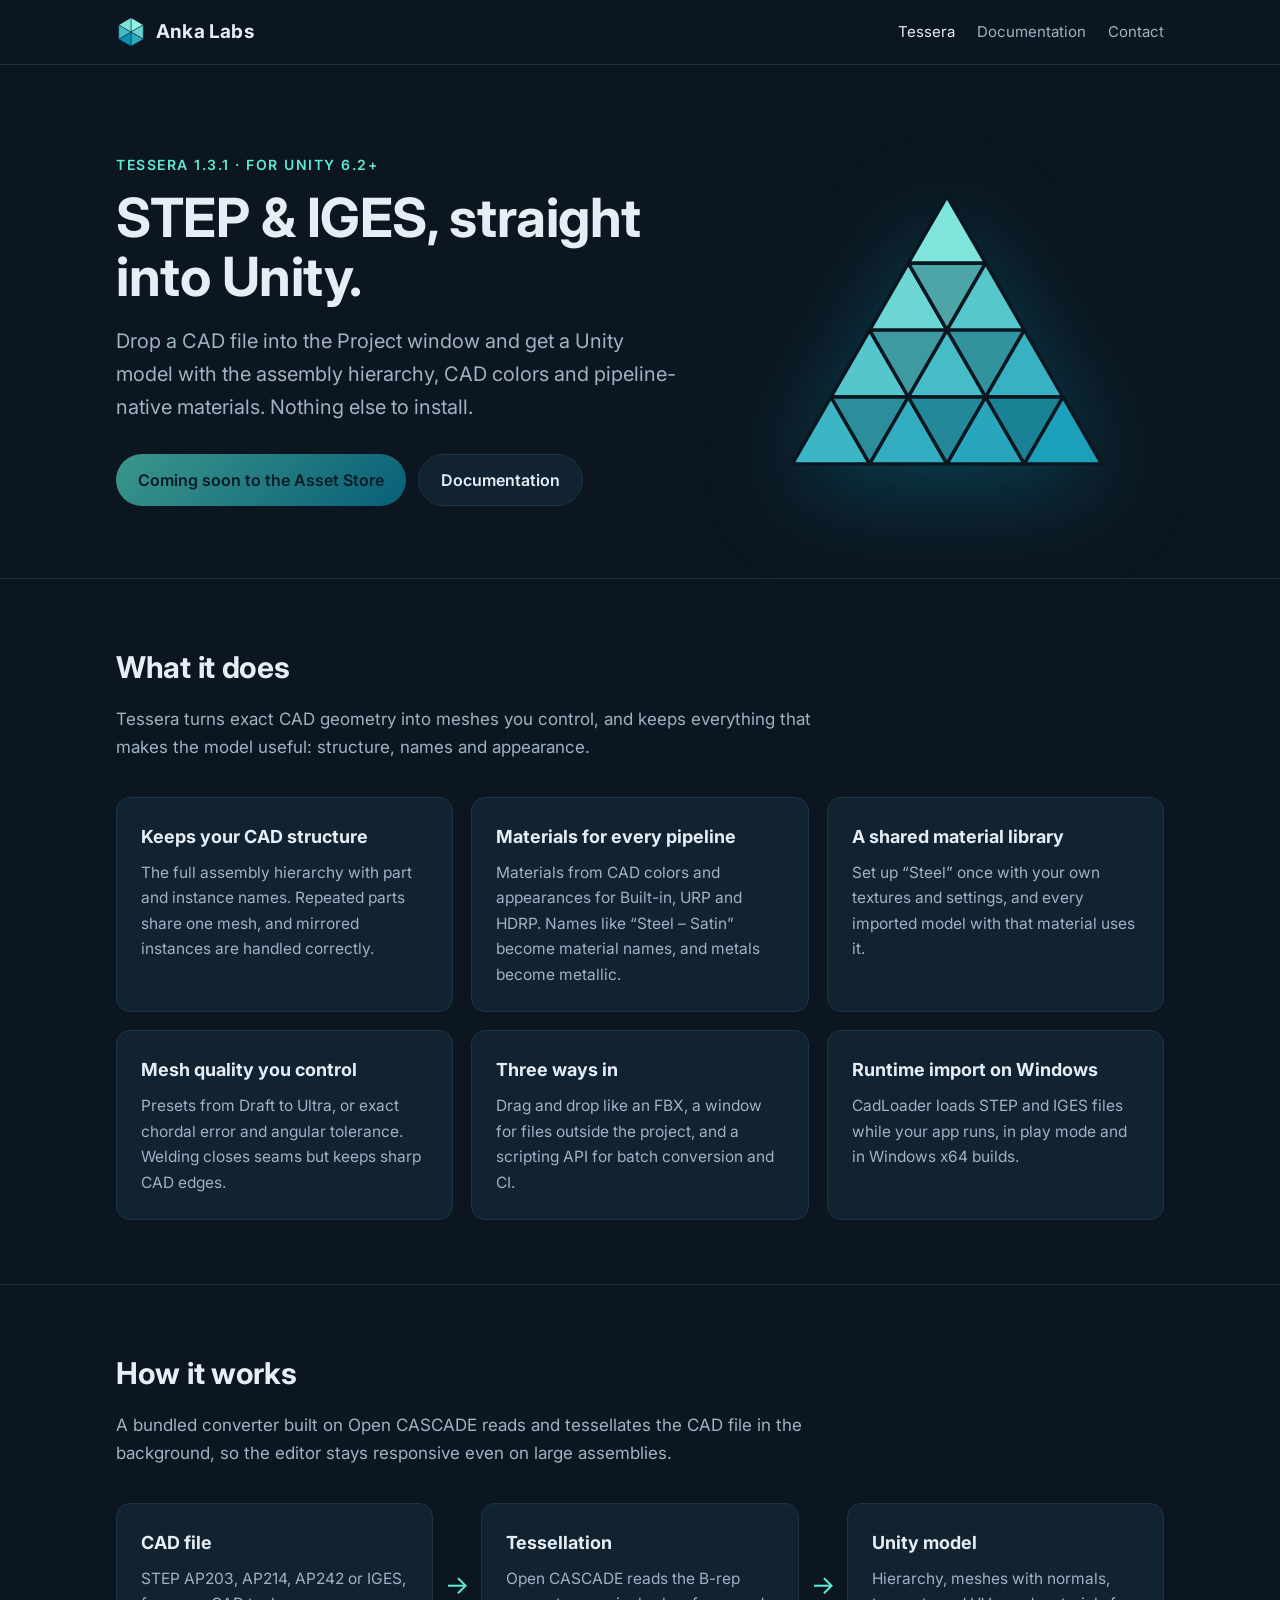
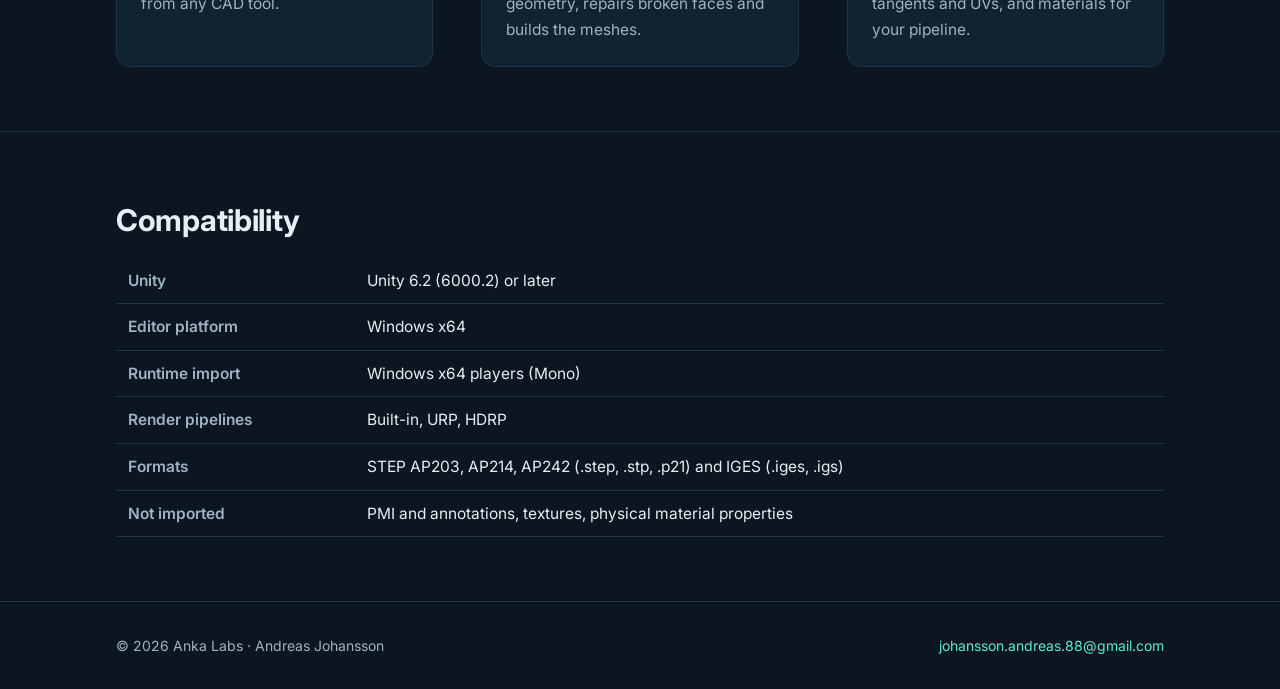
==== tessera/index.html @ e17cbdbe "Anka Labs website with Tessera product page and documentation" ====
<!doctype html>
<html lang="en">
<head>
<meta charset="utf-8">
<meta name="viewport" content="width=device-width, initial-scale=1">
<title>Tessera – STEP &amp; IGES CAD Importer for Unity</title>
<meta name="description" content="Import STEP and IGES CAD files into Unity with assembly hierarchy, CAD colors and URP/HDRP/Built-in materials.">
<link rel="icon" href="../img/ankalabs-mark.svg" type="image/svg+xml">
<link rel="preconnect" href="https://fonts.googleapis.com">
<link href="https://fonts.googleapis.com/css2?family=Inter:wght@400;600;700&family=JetBrains+Mono&display=swap" rel="stylesheet">
<link rel="stylesheet" href="../style.css">
</head>
<body>
<header class="site-header"><div class="wrap">
  <a class="brand" href="../"><img src="../img/ankalabs-mark.svg" alt="">Anka Labs</a>
  <nav class="nav"><a href='../tessera/' class=active>Tessera</a><a href='../tessera/docs/'>Documentation</a><a href='../#contact'>Contact</a></nav>
</div></header>

<div class="hero"><div class="wrap">
  <div>
    <div class="eyebrow">Tessera 1.3.1 · for Unity 6.2+</div>
    <h1>STEP &amp; IGES, straight into Unity.</h1>
    <p class="lead">Drop a CAD file into the Project window and get a Unity model with the assembly hierarchy,
      CAD colors and pipeline-native materials. Nothing else to install.</p>
    <div class="buttons"><span class='button primary disabled'>Coming soon to the Asset Store</span><a class="button" href="docs/">Documentation</a></div>
  </div>
  <div class="art"><img src="../img/tessera-mark.svg" alt="Tessera"></div>
</div></div>

<section><div class="wrap">
  <h2>What it does</h2>
  <p class="intro">Tessera turns exact CAD geometry into meshes you control, and keeps everything that makes the model
    useful: structure, names and appearance.</p>
  <div class="grid"><div class='card'><h3>Keeps your CAD structure</h3><p>The full assembly hierarchy with part and instance names. Repeated parts share one mesh, and mirrored instances are handled correctly.</p></div><div class='card'><h3>Materials for every pipeline</h3><p>Materials from CAD colors and appearances for Built-in, URP and HDRP. Names like “Steel – Satin” become material names, and metals become metallic.</p></div><div class='card'><h3>A shared material library</h3><p>Set up “Steel” once with your own textures and settings, and every imported model with that material uses it.</p></div><div class='card'><h3>Mesh quality you control</h3><p>Presets from Draft to Ultra, or exact chordal error and angular tolerance. Welding closes seams but keeps sharp CAD edges.</p></div><div class='card'><h3>Three ways in</h3><p>Drag and drop like an FBX, a window for files outside the project, and a scripting API for batch conversion and CI.</p></div><div class='card'><h3>Runtime import on Windows</h3><p>CadLoader loads STEP and IGES files while your app runs, in play mode and in Windows x64 builds.</p></div></div>
</div></section>

<section><div class="wrap">
  <h2>How it works</h2>
  <p class="intro">A bundled converter built on Open CASCADE reads and tessellates the CAD file in the background, so
    the editor stays responsive even on large assemblies.</p>
  <div class="flow">
    <div class="card step"><h3>CAD file</h3><p>STEP AP203, AP214, AP242 or IGES, from any CAD tool.</p></div>
    <div class="arrow">→</div>
    <div class="card step"><h3>Tessellation</h3><p>Open CASCADE reads the B-rep geometry, repairs broken faces and builds the meshes.</p></div>
    <div class="arrow">→</div>
    <div class="card step"><h3>Unity model</h3><p>Hierarchy, meshes with normals, tangents and UVs, and materials for your pipeline.</p></div>
  </div>
</div></section>

<section><div class="wrap">
  <h2>Compatibility</h2>
  <table>
    <tr><th>Unity</th><td>Unity 6.2 (6000.2) or later</td></tr>
    <tr><th>Editor platform</th><td>Windows x64</td></tr>
    <tr><th>Runtime import</th><td>Windows x64 players (Mono)</td></tr>
    <tr><th>Render pipelines</th><td>Built-in, URP, HDRP</td></tr>
    <tr><th>Formats</th><td>STEP AP203, AP214, AP242 (.step, .stp, .p21) and IGES (.iges, .igs)</td></tr>
    <tr><th>Not imported</th><td>PMI and annotations, textures, physical material properties</td></tr>
  </table>
</div></section>

<footer class="site-footer"><div class="wrap">
  <span>© 2026 Anka Labs · Andreas Johansson</span>
  <span><a href="mailto:johansson.andreas.88@gmail.com">johansson.andreas.88@gmail.com</a></span>
</div></footer>
</body>
</html>
---- style.css ----
:root {
  --bg: #0b1620;
  --bg-raised: #112230;
  --bg-code: #0e1c28;
  --line: #1f3446;
  --text: #e6eef5;
  --muted: #9fb3c4;
  --accent: #5eead4;
  --accent-deep: #0891b2;
  --radius: 14px;
  --max: 1080px;
  font-family: "Inter", system-ui, -apple-system, "Segoe UI", sans-serif;
  color-scheme: dark;
}

* { box-sizing: border-box; }

body {
  margin: 0;
  background: var(--bg);
  color: var(--text);
  font-size: 17px;
  line-height: 1.65;
}

a { color: var(--accent); text-decoration: none; }
a:hover { text-decoration: underline; }

.wrap { max-width: var(--max); margin: 0 auto; padding: 0 16px; }

/* Header */
.site-header { border-bottom: 1px solid var(--line); }
.site-header .wrap { display: flex; align-items: center; justify-content: space-between; height: 64px; gap: 16px; }
.brand { display: flex; align-items: center; gap: 10px; color: var(--text); font-weight: 700; font-size: 19px; letter-spacing: 0.2px; }
.brand:hover { text-decoration: none; }
.brand img { width: 30px; height: 30px; }
.nav { display: flex; gap: 22px; font-size: 15px; }
.nav a { color: var(--muted); }
.nav a:hover, .nav a.active { color: var(--text); text-decoration: none; }

/* Hero */
.hero { padding: 88px 0 72px; }
.hero .wrap { display: grid; grid-template-columns: minmax(0, 1.3fr) minmax(0, 1fr); gap: 48px; align-items: center; }
.hero h1 { font-size: clamp(34px, 5vw, 54px); line-height: 1.1; margin: 0 0 18px; letter-spacing: -0.5px; }
.hero p.lead { font-size: 20px; color: var(--muted); margin: 0 0 30px; max-width: 34em; }
.hero .art { display: flex; justify-content: center; }
.hero .art img { width: min(320px, 70vw); filter: drop-shadow(0 20px 50px rgba(8, 145, 178, 0.35)); }
.eyebrow { color: var(--accent); font-weight: 600; font-size: 14px; letter-spacing: 1.5px; text-transform: uppercase; margin-bottom: 12px; }

.buttons { display: flex; flex-wrap: wrap; gap: 12px; }
.button {
  display: inline-flex; align-items: center; gap: 8px;
  padding: 12px 22px; border-radius: 999px; font-weight: 600; font-size: 16px;
  border: 1px solid var(--line); color: var(--text); background: var(--bg-raised);
}
.button:hover { text-decoration: none; border-color: var(--accent); }
.button.primary { background: linear-gradient(135deg, var(--accent), var(--accent-deep)); color: #04202a; border: none; }
.button.disabled { opacity: 0.6; pointer-events: none; }

/* Sections */
section { padding: 64px 0; border-top: 1px solid var(--line); }
section h2 { font-size: 30px; margin: 0 0 12px; letter-spacing: -0.3px; }
section p.intro { color: var(--muted); margin: 0 0 36px; max-width: 42em; }

.grid { display: grid; grid-template-columns: repeat(3, 1fr); gap: 18px; }
.card { background: var(--bg-raised); border: 1px solid var(--line); border-radius: var(--radius); padding: 24px; }
.card h3 { margin: 0 0 8px; font-size: 18px; }
.card p, .card ul { margin: 0; color: var(--muted); font-size: 15.5px; }
.card ul { padding-left: 18px; }

.product { display: grid; grid-template-columns: 120px 1fr; gap: 28px; align-items: center; padding: 32px; }
.product img { width: 120px; }
.product h3 { font-size: 24px; margin: 0 0 6px; }
.product p { margin: 0 0 18px; }

.flow { display: flex; align-items: stretch; gap: 12px; flex-wrap: wrap; }
.flow .step { flex: 1 1 180px; }
.flow .arrow { align-self: center; color: var(--accent); font-size: 26px; }

table { width: 100%; border-collapse: collapse; font-size: 15.5px; }
th, td { text-align: left; padding: 10px 12px; border-bottom: 1px solid var(--line); vertical-align: top; }
th { color: var(--muted); font-weight: 600; }

/* Documentation */
.doc { display: grid; grid-template-columns: 220px minmax(0, 1fr); gap: 48px; padding: 48px 0 80px; }
.doc nav { position: sticky; top: 24px; align-self: start; font-size: 15px; }
.doc nav a { display: block; color: var(--muted); padding: 4px 0; }
.doc nav a:hover { color: var(--text); text-decoration: none; }
.doc nav .group { color: var(--text); font-weight: 600; margin: 18px 0 6px; }
.doc article { min-width: 0; }
.doc article h1 { font-size: 36px; margin-top: 0; }
.doc article h2 { margin-top: 44px; padding-top: 12px; border-top: 1px solid var(--line); }
.doc article pre { background: var(--bg-code); border: 1px solid var(--line); border-radius: 10px; padding: 16px; overflow-x: auto; font-size: 14px; }
.doc article code { font-family: "JetBrains Mono", Consolas, monospace; font-size: 0.9em; }
.doc article :not(pre) > code { background: var(--bg-code); padding: 2px 6px; border-radius: 5px; }
.doc article table { margin: 16px 0; }

/* Footer */
.site-footer { border-top: 1px solid var(--line); padding: 32px 0; color: var(--muted); font-size: 14px; }
.site-footer .wrap { display: flex; justify-content: space-between; flex-wrap: wrap; gap: 12px; }

@media (max-width: 820px) {
  .hero { padding: 56px 0 48px; }
  .hero .wrap { grid-template-columns: 1fr; }
  .hero .art { order: -1; }
  .hero .art img { width: 180px; }
  .grid { grid-template-columns: 1fr; }
  .product { grid-template-columns: 1fr; text-align: left; }
  .product img { width: 84px; }
  .doc { grid-template-columns: 1fr; gap: 24px; }
  .doc nav { position: static; }
  .site-header .wrap { height: auto; padding-top: 14px; padding-bottom: 14px; flex-wrap: wrap; }
  .nav { gap: 16px; flex-wrap: wrap; }
  .hero h1 { overflow-wrap: anywhere; }
  .flow .arrow { transform: rotate(90deg); margin: 0 auto; }
}
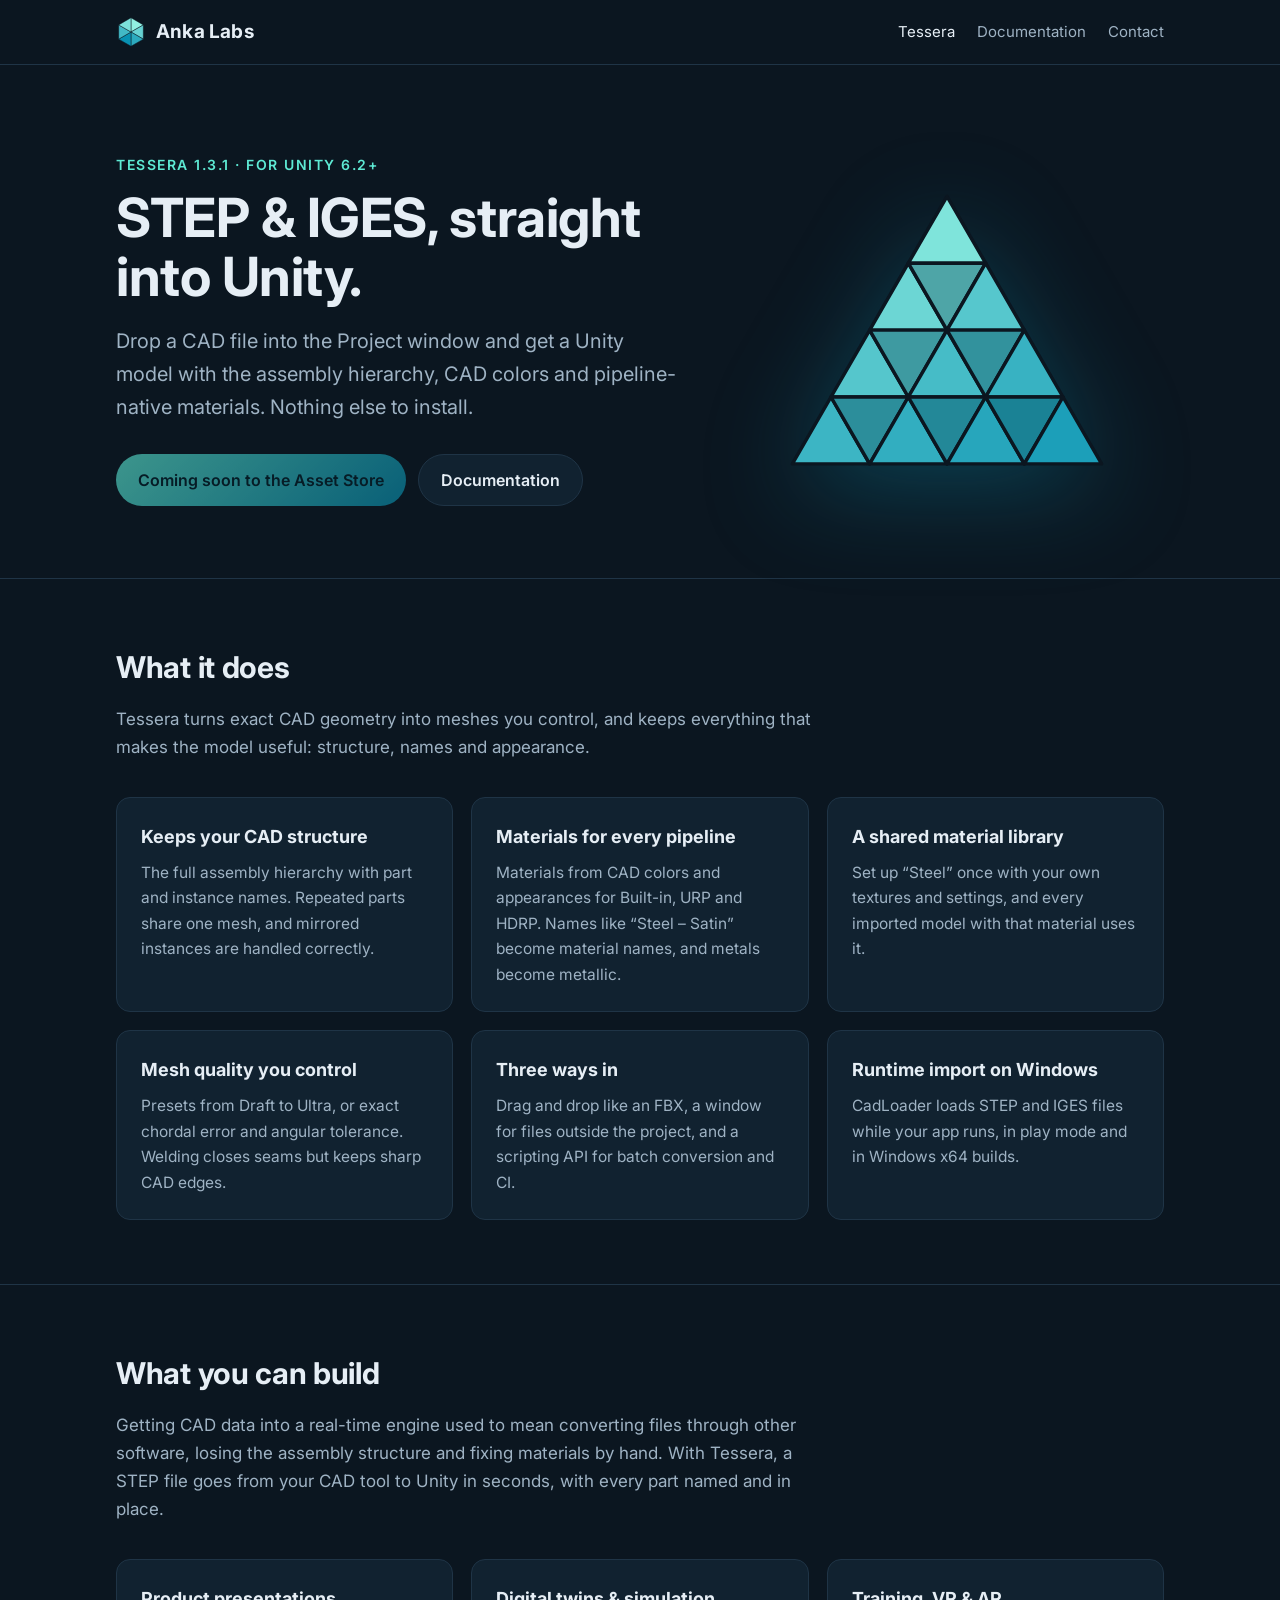
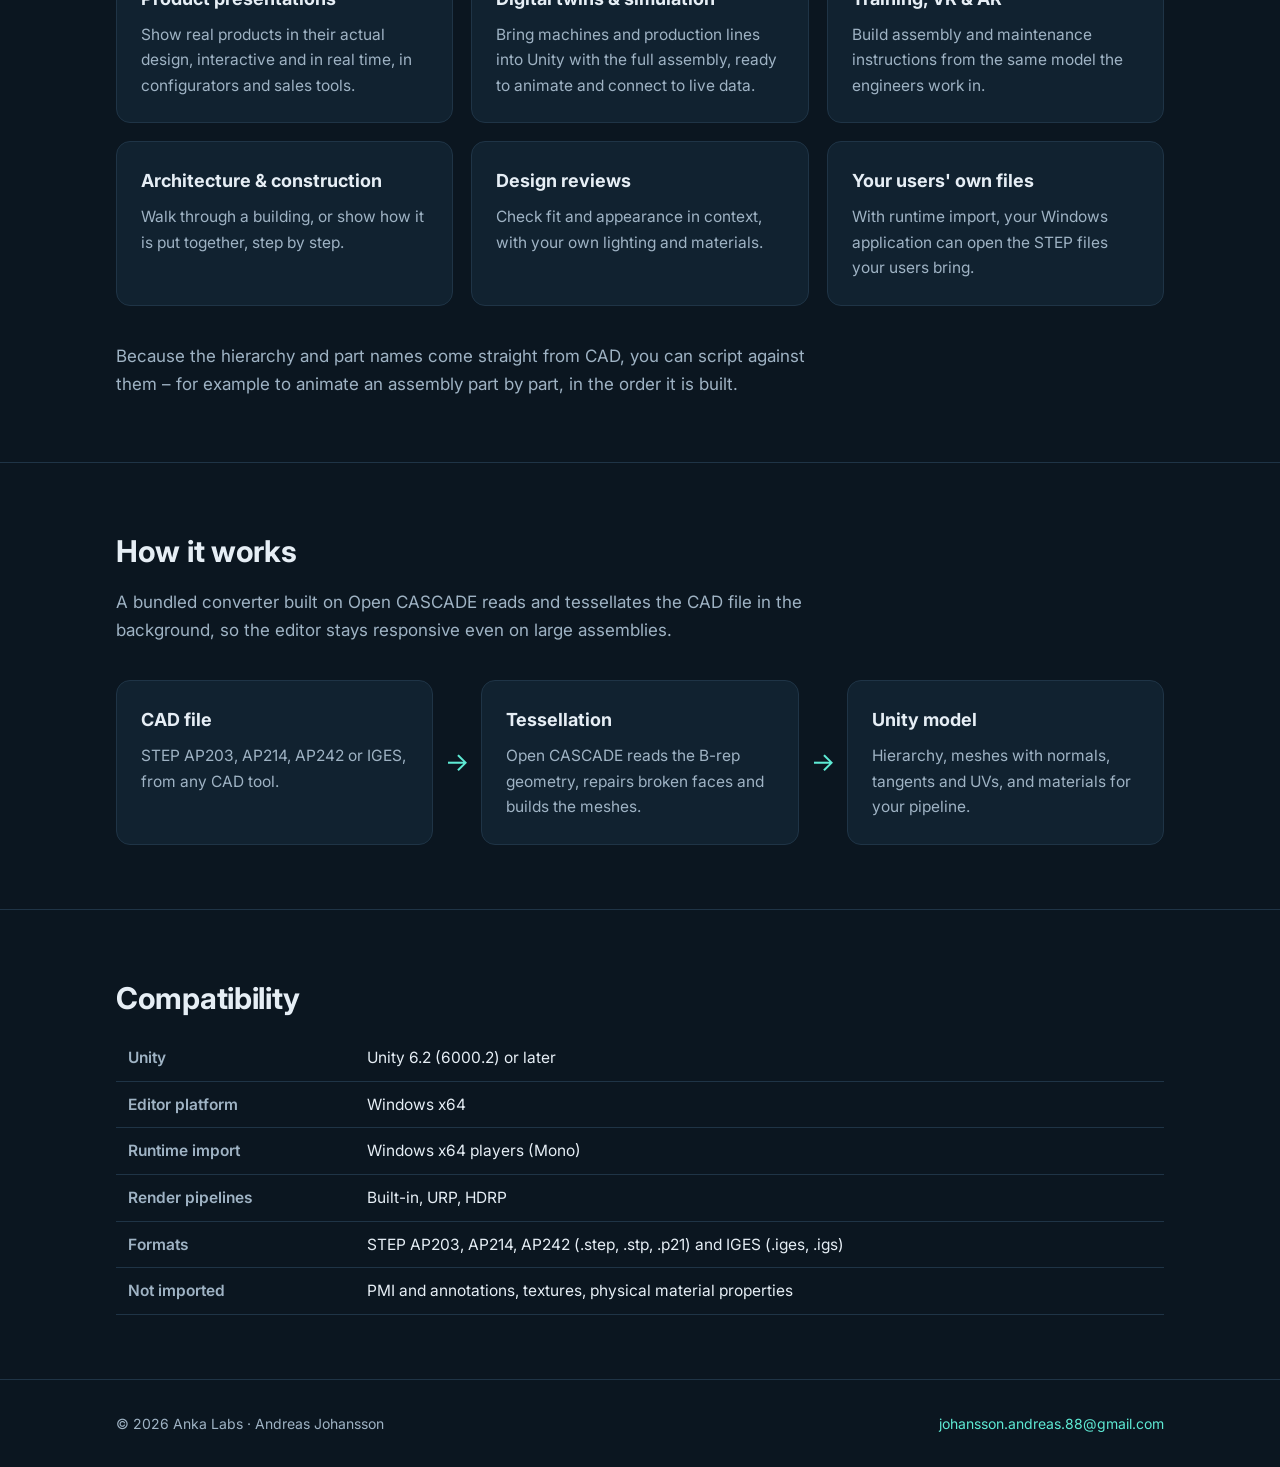
==== commit a17f59ac: "Tessera page: what you can build" ====
--- a/tessera/index.html
+++ b/tessera/index.html
@@ -35,6 +35,16 @@
 </div></section>
 
 <section><div class="wrap">
+  <h2>What you can build</h2>
+  <p class="intro">Getting CAD data into a real-time engine used to mean converting files through other software,
+    losing the assembly structure and fixing materials by hand. With Tessera, a STEP file goes from your CAD tool to
+    Unity in seconds, with every part named and in place.</p>
+  <div class="grid"><div class='card'><h3>Product presentations</h3><p>Show real products in their actual design, interactive and in real time, in configurators and sales tools.</p></div><div class='card'><h3>Digital twins & simulation</h3><p>Bring machines and production lines into Unity with the full assembly, ready to animate and connect to live data.</p></div><div class='card'><h3>Training, VR & AR</h3><p>Build assembly and maintenance instructions from the same model the engineers work in.</p></div><div class='card'><h3>Architecture & construction</h3><p>Walk through a building, or show how it is put together, step by step.</p></div><div class='card'><h3>Design reviews</h3><p>Check fit and appearance in context, with your own lighting and materials.</p></div><div class='card'><h3>Your users' own files</h3><p>With runtime import, your Windows application can open the STEP files your users bring.</p></div></div>
+  <p class="intro" style="margin:36px 0 0">Because the hierarchy and part names come straight from CAD, you can
+    script against them – for example to animate an assembly part by part, in the order it is built.</p>
+</div></section>
+
+<section><div class="wrap">
   <h2>How it works</h2>
   <p class="intro">A bundled converter built on Open CASCADE reads and tessellates the CAD file in the background, so
     the editor stays responsive even on large assemblies.</p>
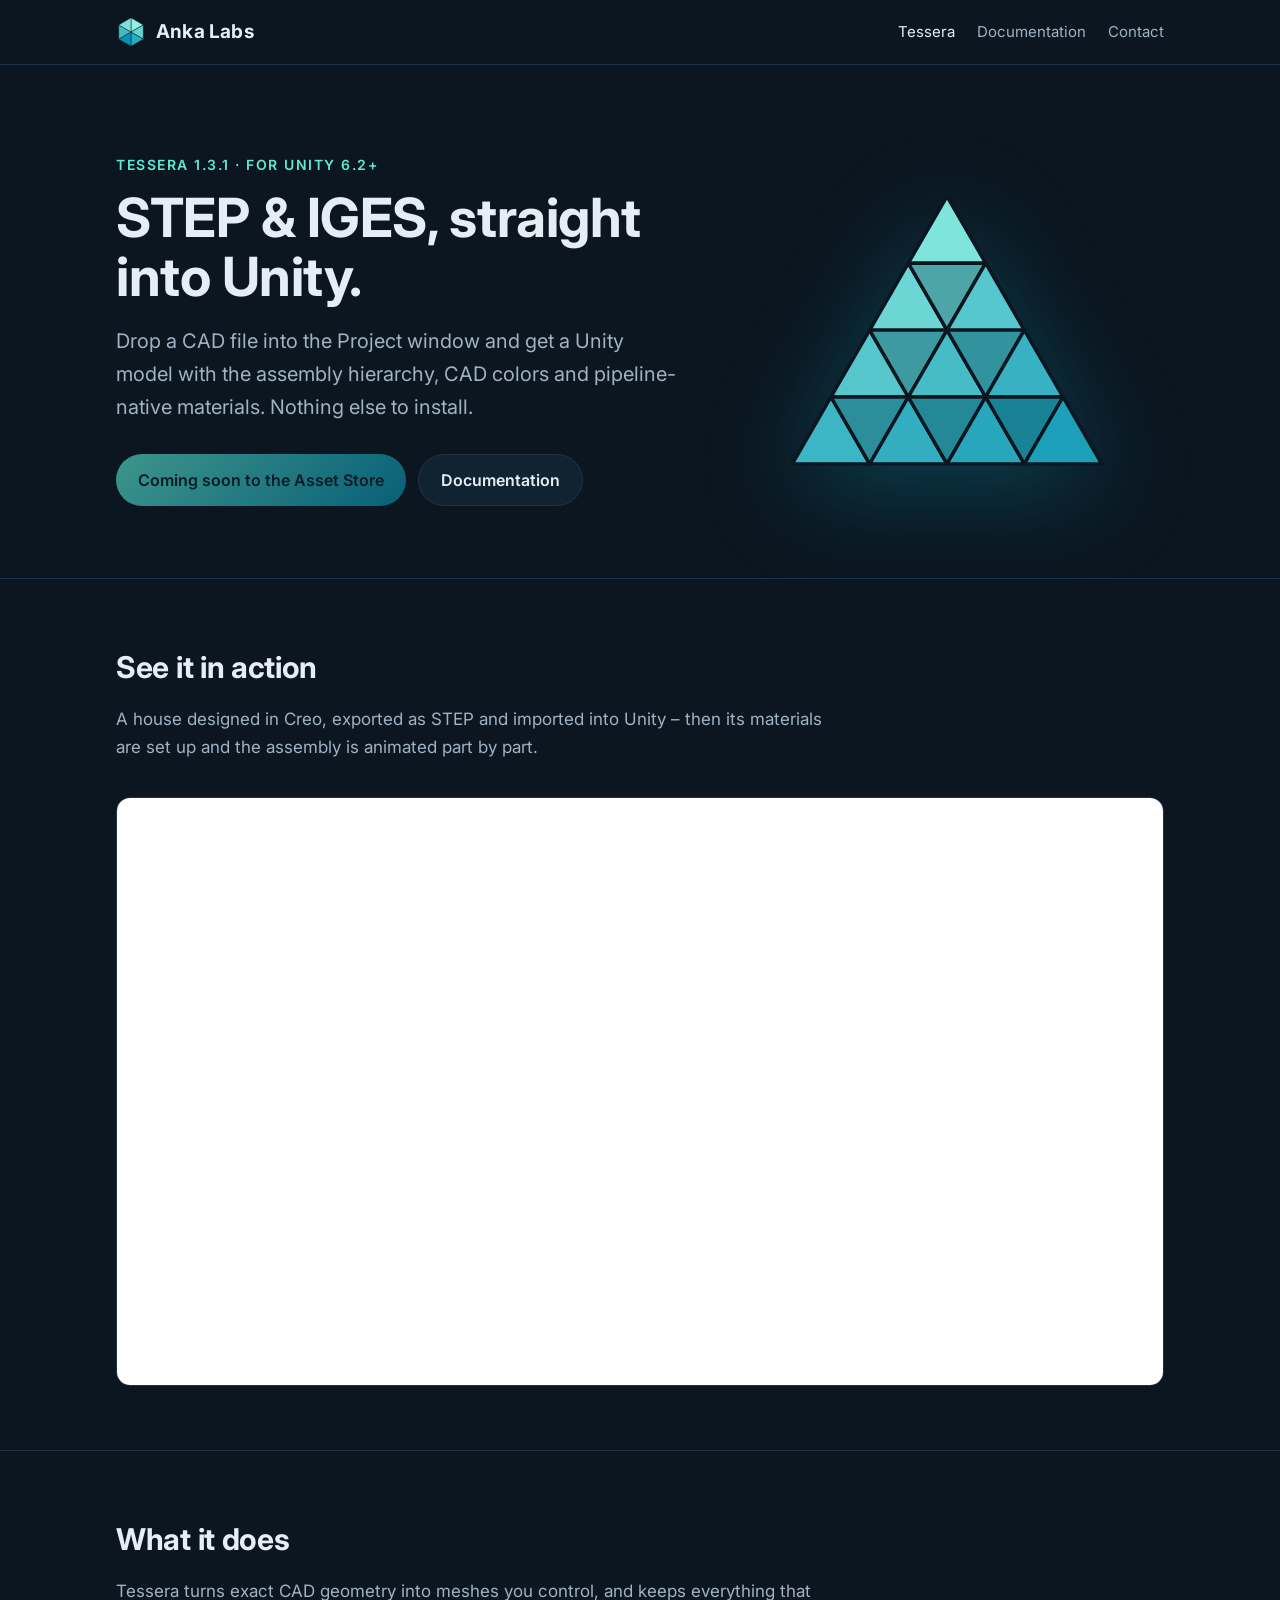
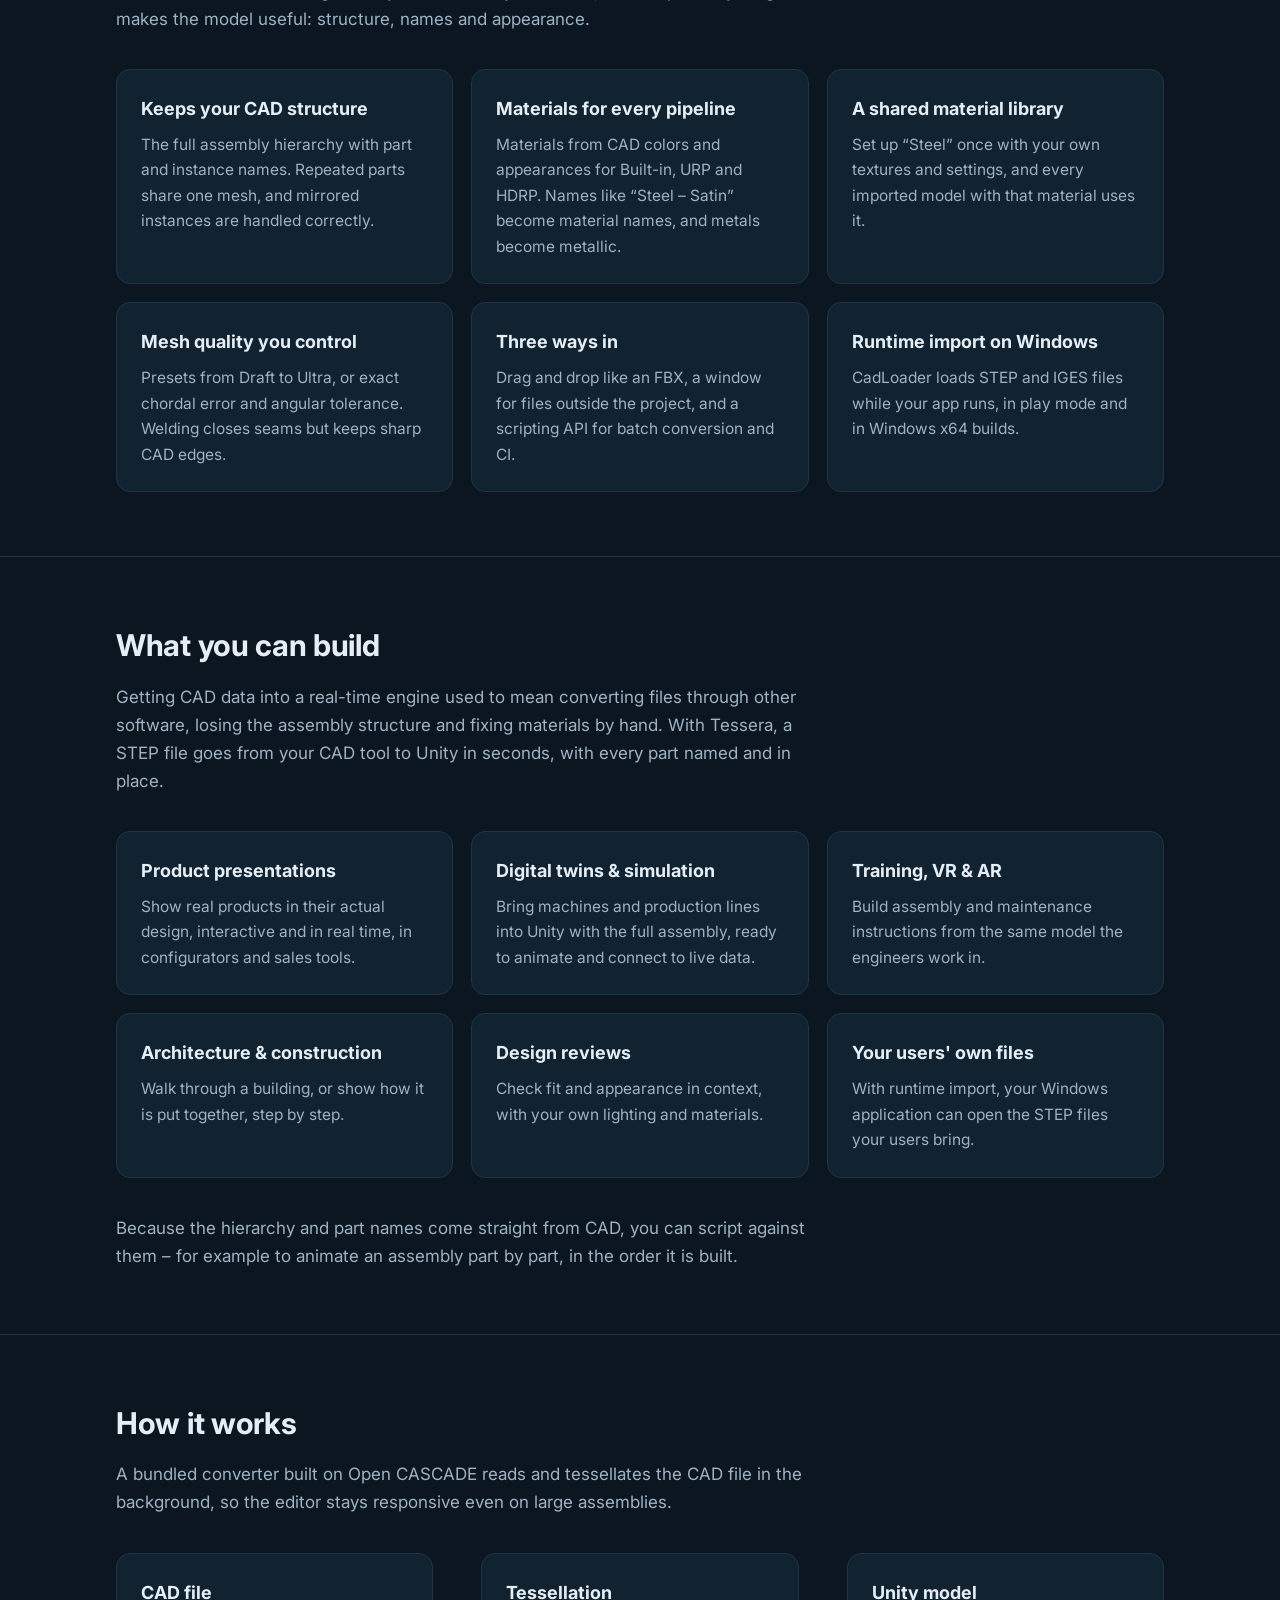
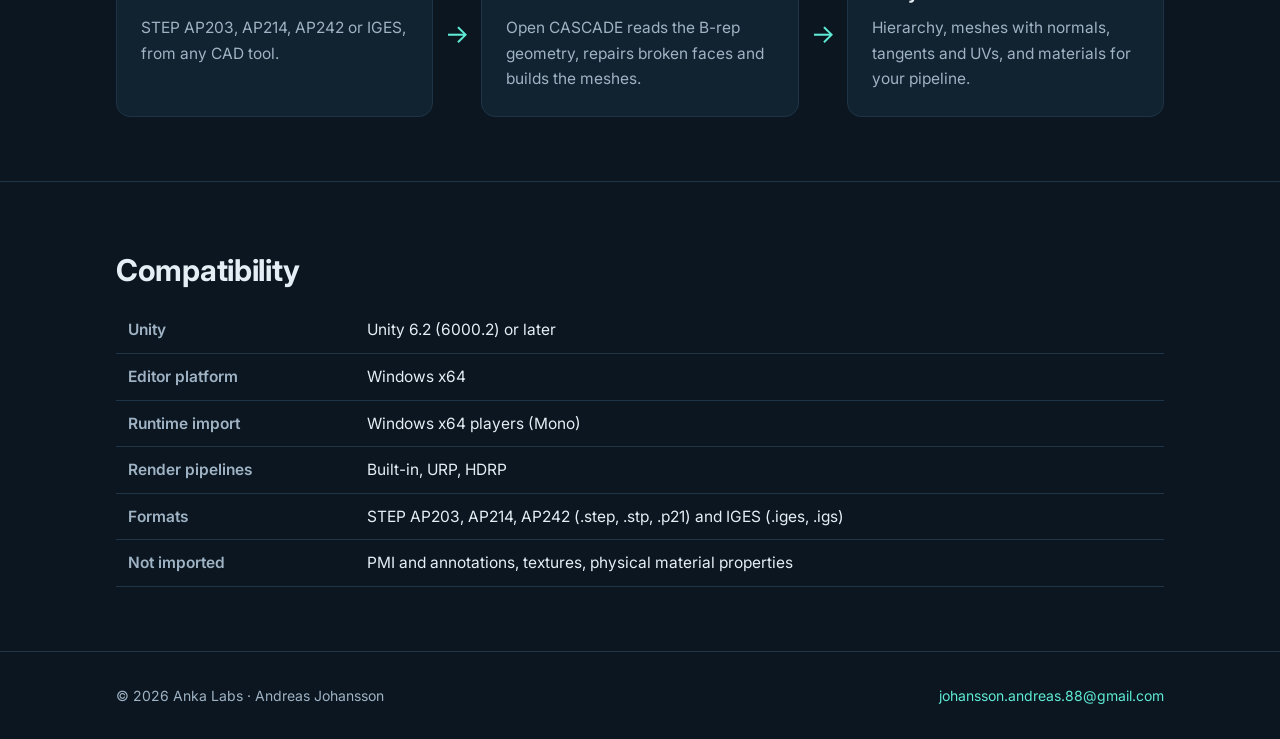
==== commit f4f4fe92: "Tessera page: product video" ====
--- a/tessera/index.html
+++ b/tessera/index.html
@@ -26,6 +26,14 @@
   </div>
   <div class="art"><img src="../img/tessera-mark.svg" alt="Tessera"></div>
 </div></div>
+
+<section><div class="wrap">
+  <h2>See it in action</h2>
+  <p class="intro">A house designed in Creo, exported as STEP and imported into Unity – then its materials are set up
+    and the assembly is animated part by part.</p>
+  <div class="video"><iframe src="https://www.youtube-nocookie.com/embed/pdfhfbz9lfA" title="Tessera – STEP &amp; IGES CAD Importer for Unity"
+    allow="accelerometer; encrypted-media; gyroscope; picture-in-picture; fullscreen" loading="lazy"></iframe></div>
+</div></section>
 
 <section><div class="wrap">
   <h2>What it does</h2>
--- a/style.css
+++ b/style.css
@@ -77,6 +77,9 @@
 .flow .step { flex: 1 1 180px; }
 .flow .arrow { align-self: center; color: var(--accent); font-size: 26px; }
 
+.video { position: relative; aspect-ratio: 16 / 9; border-radius: var(--radius); overflow: hidden; border: 1px solid var(--line); background: #000; }
+.video iframe { position: absolute; inset: 0; width: 100%; height: 100%; border: 0; }
+
 table { width: 100%; border-collapse: collapse; font-size: 15.5px; }
 th, td { text-align: left; padding: 10px 12px; border-bottom: 1px solid var(--line); vertical-align: top; }
 th { color: var(--muted); font-weight: 600; }
